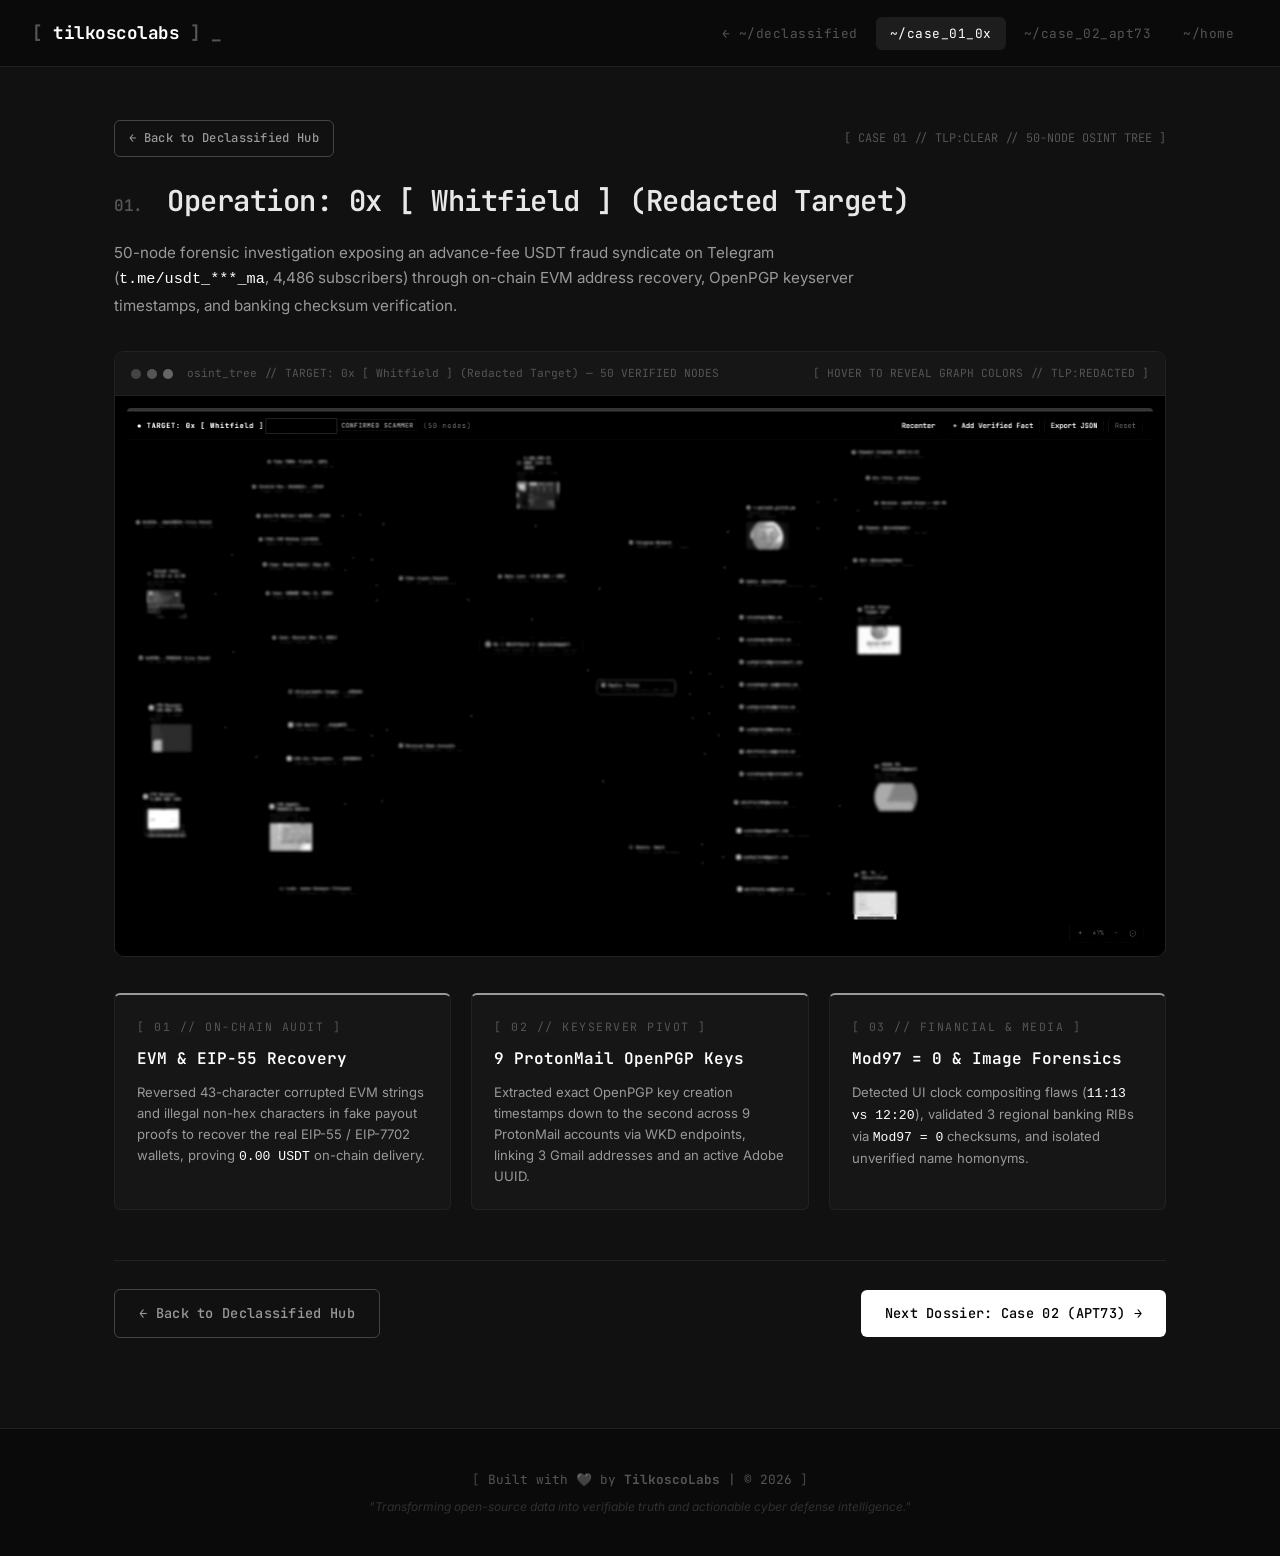
==== case-0x-whitfield.html @ 1e9cce22 "Polish coinshaper_safe.jpg top-left redaction box and sharpen tree lines (v14)" ====
<!DOCTYPE html>
<html lang="en">
<head>
    <meta charset="UTF-8">
    <meta name="viewport" content="width=device-width, initial-scale=1.0">
    <meta name="description" content="Case 01: Operation 0x [ Whitfield ] (Redacted Target) — 50-Node On-Chain Crypto Fraud Forensics & Syndicate Attribution Dossier by TilkoscoLabs.">
    <title>Case 01: 0x [ Whitfield ] (Redacted Target) | TilkoscoLabs Declassified</title>
    <link rel="preconnect" href="https://fonts.googleapis.com">
    <link rel="preconnect" href="https://fonts.gstatic.com" crossorigin>
    <link href="https://fonts.googleapis.com/css2?family=JetBrains+Mono:wght@300;400;500;700&family=Inter:wght@300;400;500;600;700&display=swap" rel="stylesheet">
    <link rel="stylesheet" href="style.css">
    <style>
        .fade-in { opacity: 1 !important; transform: none !important; }
        .graph-hover-img {
            filter: grayscale(100%) contrast(1.12);
            transition: filter 0.4s ease, transform 0.4s ease;
        }
        .graph-hover-img:hover,
        .terminal-window:hover .graph-hover-img {
            filter: grayscale(0%) contrast(1);
        }
        .case-summary {
            max-width: 780px;
            color: var(--text-secondary);
            font-size: 0.95rem;
            line-height: 1.7;
            margin-bottom: 32px;
        }
        .pillars-grid {
            display: grid;
            grid-template-columns: repeat(3, 1fr);
            gap: 20px;
            margin-top: 32px;
        }
        @media (max-width: 860px) {
            .pillars-grid { grid-template-columns: 1fr; }
        }
    </style>
</head>
<body>

    <nav class="navbar" id="navbar">
        <a href="index.html" class="nav-brand" style="text-decoration: none;">
            <span class="brand-bracket">[</span>
            <span class="brand-text">tilkoscolabs</span>
            <span class="brand-bracket">]</span>
            <span class="cursor-blink">_</span>
        </a>
        <ul class="nav-links">
            <li><a href="declassified.html?v=14" class="nav-link">← ~/declassified</a></li>
            <li><a href="case-0x-whitfield.html?v=14" class="nav-link active">~/case_01_0x</a></li>
            <li><a href="case-bashe-apt73.html?v=14" class="nav-link">~/case_02_apt73</a></li>
            <li><a href="index.html" class="nav-link">~/home</a></li>
        </ul>
        <button class="nav-toggle" id="nav-toggle" aria-label="Toggle menu">
            <span></span><span></span><span></span>
        </button>
    </nav>

    <section class="section section-dark" style="padding-top: 120px; padding-bottom: 90px;">
        <div class="container">
            <div style="display: flex; justify-content: space-between; align-items: center; flex-wrap: wrap; gap: 12px; margin-bottom: 20px;">
                <a href="declassified.html?v=14" class="btn btn-outline" style="padding: 7px 14px; font-size: 0.76rem;">← Back to Declassified Hub</a>
                <span style="font-family: var(--font-mono); font-size: 0.74rem; color: var(--text-dim);">[ CASE 01 // TLP:CLEAR // 50-NODE OSINT TREE ]</span>
            </div>

            <h1 class="section-title" style="font-size: 1.8rem; margin-bottom: 14px;">
                <span class="section-number">01.</span> Operation: 0x [ Whitfield ] (Redacted Target)
            </h1>
            <p class="case-summary">
                50-node forensic investigation exposing an advance-fee USDT fraud syndicate on Telegram (<code style="color:#fff;">t.me/usdt_***_ma</code>, 4,486 subscribers) through on-chain EVM address recovery, OpenPGP keyserver timestamps, and banking checksum verification.
            </p>

            <!-- Full-Width Monochrome OSINT Tree Screenshot Showcase -->
            <div class="terminal-window" style="margin-bottom: 36px; border: 1px solid var(--border);">
                <div class="terminal-header" style="justify-content: space-between;">
                    <div style="display: flex; align-items: center; gap: 6px;">
                        <div class="terminal-dot red"></div>
                        <div class="terminal-dot yellow"></div>
                        <div class="terminal-dot green"></div>
                        <span class="terminal-title">osint_tree // TARGET: 0x [ Whitfield ] (Redacted Target) — 50 VERIFIED NODES</span>
                    </div>
                    <span style="font-family: var(--font-mono); font-size: 0.7rem; color: var(--text-dim);">[ HOVER TO REVEAL GRAPH COLORS // TLP:REDACTED ]</span>
                </div>
                <div style="background: #000; padding: 12px;">
                    <div class="graph-container">
                        <img class="graph-hover-img" src="assets/images/coinshaper_safe.jpg" alt="TARGET: 0x [ Whitfield ] 50-Node OSINT Tree" style="width: 100%; height: auto; display: block; border-radius: 4px;">
                    </div>
                </div>
            </div>

            <!-- 3 Clean, Short, Scannable Forensic Cards (Zero Clutter) -->
            <div class="pillars-grid">
                <div class="info-card" style="background: var(--bg-card); border: 1px solid var(--border); border-top: 2px solid var(--text-secondary); border-radius: 6px; padding: 22px;">
                    <div style="font-family: var(--font-mono); font-size: 0.72rem; color: var(--text-dim); margin-bottom: 8px; letter-spacing: 1.5px;">[ 01 // ON-CHAIN AUDIT ]</div>
                    <h3 style="font-family: var(--font-mono); font-size: 1rem; margin-bottom: 10px; color: #fff;">EVM &amp; EIP-55 Recovery</h3>
                    <p style="font-size: 0.82rem; color: var(--text-secondary); line-height: 1.6;">Reversed 43-character corrupted EVM strings and illegal non-hex characters in fake payout proofs to recover the real EIP-55 / EIP-7702 wallets, proving <code style="color:#fff;">0.00 USDT</code> on-chain delivery.</p>
                </div>

                <div class="info-card" style="background: var(--bg-card); border: 1px solid var(--border); border-top: 2px solid var(--text-secondary); border-radius: 6px; padding: 22px;">
                    <div style="font-family: var(--font-mono); font-size: 0.72rem; color: var(--text-dim); margin-bottom: 8px; letter-spacing: 1.5px;">[ 02 // KEYSERVER PIVOT ]</div>
                    <h3 style="font-family: var(--font-mono); font-size: 1rem; margin-bottom: 10px; color: #fff;">9 ProtonMail OpenPGP Keys</h3>
                    <p style="font-size: 0.82rem; color: var(--text-secondary); line-height: 1.6;">Extracted exact OpenPGP key creation timestamps down to the second across 9 ProtonMail accounts via WKD endpoints, linking 3 Gmail addresses and an active Adobe UUID.</p>
                </div>

                <div class="info-card" style="background: var(--bg-card); border: 1px solid var(--border); border-top: 2px solid var(--text-secondary); border-radius: 6px; padding: 22px;">
                    <div style="font-family: var(--font-mono); font-size: 0.72rem; color: var(--text-dim); margin-bottom: 8px; letter-spacing: 1.5px;">[ 03 // FINANCIAL &amp; MEDIA ]</div>
                    <h3 style="font-family: var(--font-mono); font-size: 1rem; margin-bottom: 10px; color: #fff;">Mod97 = 0 &amp; Image Forensics</h3>
                    <p style="font-size: 0.82rem; color: var(--text-secondary); line-height: 1.6;">Detected UI clock compositing flaws (<code style="color:#fff;">11:13 vs 12:20</code>), validated 3 regional banking RIBs via <code style="color:#fff;">Mod97 = 0</code> checksums, and isolated unverified name homonyms.</p>
                </div>
            </div>

            <!-- Bottom Navigation Bar -->
            <div style="display: flex; justify-content: space-between; align-items: center; flex-wrap: wrap; gap: 16px; margin-top: 50px; padding-top: 28px; border-top: 1px solid var(--border);">
                <a href="declassified.html?v=14" class="btn btn-outline">← Back to Declassified Hub</a>
                <a href="case-bashe-apt73.html?v=14" class="btn btn-primary">Next Dossier: Case 02 (APT73) →</a>
            </div>
        </div>
    </section>

    <footer class="footer">
        <div class="container">
            <p class="footer-text">
                <span class="footer-bracket">[</span>
                Built with 🖤 by <strong>TilkoscoLabs</strong> | © 2026
                <span class="footer-bracket">]</span>
            </p>
            <p class="footer-quote">"Transforming open-source data into verifiable truth and actionable cyber defense intelligence."</p>
        </div>
    </footer>

    <script src="script.js"></script>
</body>
</html>
---- style.css ----
/* ═══════════════════════════════════════════════
   TilkoscoLabs Portfolio
   Clean Monochrome Dark Theme
   ═══════════════════════════════════════════════ */

/* ── CSS Variables ── */
:root {
    --bg-primary: #0a0a0a;
    --bg-secondary: #111111;
    --bg-card: #161616;
    --bg-card-hover: #1c1c1c;
    --bg-terminal: #0e0e0e;
    --text-primary: #e8e8e8;
    --text-secondary: #999999;
    --text-dim: #555555;
    --accent: #ffffff;
    --accent-dim: rgba(255, 255, 255, 0.06);
    --border: #222222;
    --border-hover: #444444;
    --font-mono: 'JetBrains Mono', 'Fira Code', monospace;
    --font-sans: 'Inter', -apple-system, sans-serif;
}

/* ── Reset & Base ── */
*, *::before, *::after {
    margin: 0;
    padding: 0;
    box-sizing: border-box;
}

html {
    scroll-behavior: smooth;
    scroll-padding-top: 80px;
}

body {
    font-family: var(--font-sans);
    background: var(--bg-primary);
    color: var(--text-primary);
    line-height: 1.7;
    overflow-x: hidden;
}

::selection {
    background: rgba(255, 255, 255, 0.15);
    color: #fff;
}

/* ── Hide effects ── */
#matrix-rain, .scanline { display: none !important; }

/* ── Container ── */
.container {
    max-width: 1100px;
    margin: 0 auto;
    padding: 0 24px;
}

/* ── Navigation ── */
.navbar {
    position: fixed;
    top: 0;
    left: 0;
    right: 0;
    z-index: 1000;
    padding: 18px 32px;
    display: flex;
    justify-content: space-between;
    align-items: center;
    background: rgba(10, 10, 10, 0.9);
    backdrop-filter: blur(20px);
    border-bottom: 1px solid var(--border);
    transition: all 0.3s ease;
}

.navbar.scrolled {
    padding: 12px 32px;
}

.nav-brand {
    font-family: var(--font-mono);
    font-size: 1.1rem;
    font-weight: 700;
    color: var(--text-primary);
    letter-spacing: -0.5px;
}

.brand-bracket { color: var(--text-dim); }
.brand-text { color: #fff; }

.cursor-blink {
    animation: blink 1s infinite;
    color: var(--text-dim);
}

@keyframes blink {
    0%, 50% { opacity: 1; }
    51%, 100% { opacity: 0; }
}

.nav-links {
    display: flex;
    list-style: none;
    gap: 4px;
}

.nav-link {
    font-family: var(--font-mono);
    font-size: 0.8rem;
    color: var(--text-dim);
    text-decoration: none;
    padding: 8px 14px;
    border-radius: 6px;
    transition: all 0.2s ease;
    letter-spacing: 0.5px;
}

.nav-link:hover {
    color: var(--text-primary);
    background: var(--accent-dim);
}

.nav-link.active {
    color: #fff;
    background: rgba(255, 255, 255, 0.08);
}

.nav-toggle {
    display: none;
    flex-direction: column;
    gap: 5px;
    background: none;
    border: none;
    cursor: pointer;
    padding: 4px;
}

.nav-toggle span {
    width: 22px;
    height: 1.5px;
    background: var(--text-secondary);
    transition: all 0.3s ease;
}

/* ── Hero Section ── */
.hero {
    min-height: 100vh;
    display: flex;
    flex-direction: column;
    justify-content: center;
    align-items: center;
    padding: 120px 24px 60px;
    position: relative;
}

.hero-content {
    text-align: center;
    max-width: 720px;
}

/* Terminal Window */
.terminal-window {
    background: var(--bg-terminal);
    border: 1px solid var(--border);
    border-radius: 10px;
    overflow: hidden;
    text-align: left;
    margin-bottom: 40px;
}

.terminal-header {
    display: flex;
    align-items: center;
    gap: 6px;
    padding: 12px 16px;
    background: var(--bg-card);
    border-bottom: 1px solid var(--border);
}

.terminal-dot {
    width: 10px;
    height: 10px;
    border-radius: 50%;
}

.terminal-dot.red { background: #444; }
.terminal-dot.yellow { background: #555; }
.terminal-dot.green { background: #666; }

.terminal-title {
    font-family: var(--font-mono);
    font-size: 0.7rem;
    color: var(--text-dim);
    margin-left: 8px;
}

.terminal-body {
    padding: 24px;
    font-family: var(--font-mono);
}

.terminal-line {
    margin-bottom: 6px;
    font-size: 0.85rem;
}

.prompt { color: var(--text-dim); font-weight: 500; }
.command { color: var(--text-secondary); }

/* Glitch text — simplified to just white */
.glitch-text {
    font-family: var(--font-mono);
    font-size: 2.8rem;
    font-weight: 700;
    color: #ffffff;
    margin: 8px 0 16px;
    position: relative;
    display: inline-block;
    letter-spacing: -1px;
}

/* Remove glitch animations */
.glitch-text::before,
.glitch-text::after {
    display: none;
}

.typing-text {
    font-size: 1.1rem;
    color: var(--text-secondary);
    margin-bottom: 10px;
    min-height: 28px;
}

.hero-desc {
    color: var(--text-dim);
    font-family: var(--font-sans);
    font-size: 0.9rem;
    margin-bottom: 8px;
}

/* Hero CTAs */
.hero-cta {
    display: flex;
    gap: 14px;
    justify-content: center;
    margin-bottom: 48px;
}

.btn {
    font-family: var(--font-mono);
    font-size: 0.85rem;
    padding: 12px 24px;
    border-radius: 6px;
    text-decoration: none;
    display: inline-flex;
    align-items: center;
    gap: 8px;
    transition: all 0.2s ease;
    font-weight: 500;
    cursor: pointer;
    border: none;
    letter-spacing: 0.3px;
}

.btn-primary {
    background: #fff;
    color: #000;
}

.btn-primary:hover {
    background: #e0e0e0;
    transform: translateY(-1px);
}

.btn-outline {
    background: transparent;
    color: var(--text-secondary);
    border: 1px solid var(--border-hover);
}

.btn-outline:hover {
    background: var(--accent-dim);
    color: #fff;
    border-color: #666;
    transform: translateY(-1px);
}

/* Hero Stats */
.hero-stats {
    display: flex;
    justify-content: center;
    gap: 48px;
}

.stat-item {
    text-align: center;
}

.stat-number {
    font-family: var(--font-mono);
    font-size: 1.8rem;
    font-weight: 700;
    color: #fff;
    display: block;
}

.stat-label {
    font-size: 0.7rem;
    color: var(--text-dim);
    text-transform: uppercase;
    letter-spacing: 1.5px;
}

/* Scroll Indicator */
.scroll-indicator {
    position: absolute;
    bottom: 30px;
    left: 50%;
    transform: translateX(-50%);
    text-align: center;
    animation: float 2.5s infinite ease-in-out;
}

.scroll-indicator span {
    font-family: var(--font-mono);
    font-size: 0.65rem;
    color: var(--text-dim);
    text-transform: uppercase;
    letter-spacing: 3px;
}

.scroll-arrow {
    width: 16px;
    height: 16px;
    border-right: 1px solid var(--text-dim);
    border-bottom: 1px solid var(--text-dim);
    transform: rotate(45deg);
    margin: 8px auto;
    opacity: 0.4;
}

@keyframes float {
    0%, 100% { transform: translateX(-50%) translateY(0); }
    50% { transform: translateX(-50%) translateY(8px); }
}

/* ── Section Styles ── */
.section {
    padding: 100px 0;
    position: relative;
}

.section-dark {
    background: var(--bg-secondary);
}

.section-title {
    font-family: var(--font-mono);
    font-size: 1.6rem;
    font-weight: 600;
    margin-bottom: 48px;
    color: var(--text-primary);
    letter-spacing: -0.5px;
}

.section-number {
    color: var(--text-dim);
    font-size: 1rem;
    margin-right: 8px;
}

/* ── About Section ── */
.about-grid {
    display: grid;
    grid-template-columns: 1fr 1fr;
    gap: 40px;
    align-items: start;
}

.code-block {
    background: var(--bg-terminal);
    border: 1px solid var(--border);
    border-radius: 10px;
    padding: 24px;
    overflow-x: auto;
}

.code-block pre {
    margin: 0;
    font-family: var(--font-mono);
    font-size: 0.82rem;
    line-height: 1.9;
}

.keyword { color: #888; }
.class-name { color: #ccc; }
.func { color: #aaa; }
.attr { color: #999; }
.string { color: #ddd; }

.about-cards {
    display: flex;
    flex-direction: column;
    gap: 12px;
}

.info-card {
    background: var(--bg-card);
    border: 1px solid var(--border);
    border-radius: 10px;
    padding: 20px;
    transition: all 0.2s ease;
}

.info-card:hover {
    border-color: var(--border-hover);
    background: var(--bg-card-hover);
    transform: translateX(4px);
}

.card-icon {
    font-size: 1.3rem;
    margin-bottom: 8px;
    filter: grayscale(1) brightness(1.2);
}

.info-card h3 {
    font-family: var(--font-mono);
    font-size: 0.95rem;
    color: #fff;
    margin-bottom: 6px;
    font-weight: 600;
}

.info-card p {
    font-size: 0.82rem;
    color: var(--text-dim);
    line-height: 1.6;
}

/* ── Skills Section ── */
.skills-grid {
    display: grid;
    grid-template-columns: 1fr 1fr;
    gap: 24px;
}

.skill-category {
    background: var(--bg-card);
    border: 1px solid var(--border);
    border-radius: 10px;
    padding: 24px;
    transition: all 0.2s ease;
}

.skill-category:hover {
    border-color: var(--border-hover);
}

.skill-category-title {
    font-family: var(--font-mono);
    font-size: 0.9rem;
    color: var(--text-secondary);
    margin-bottom: 20px;
    display: flex;
    align-items: center;
    gap: 8px;
    font-weight: 600;
}

.category-icon {
    filter: grayscale(1);
}

.skill-items {
    display: flex;
    flex-direction: column;
    gap: 14px;
}

.skill-item {
    display: flex;
    align-items: center;
    gap: 12px;
}

.skill-name {
    font-family: var(--font-mono);
    font-size: 0.8rem;
    color: var(--text-dim);
    min-width: 110px;
}

.skill-bar {
    flex: 1;
    height: 3px;
    background: var(--border);
    border-radius: 2px;
    overflow: hidden;
}

.skill-fill {
    height: 100%;
    background: linear-gradient(90deg, #555 0%, #ccc 100%);
    border-radius: 2px;
    width: 0;
    transition: width 1.5s ease;
}

.skill-tags {
    display: flex;
    flex-wrap: wrap;
    gap: 8px;
}

.tag {
    font-family: var(--font-mono);
    font-size: 0.75rem;
    padding: 5px 12px;
    background: rgba(255, 255, 255, 0.04);
    color: var(--text-secondary);
    border: 1px solid var(--border);
    border-radius: 4px;
    transition: all 0.2s ease;
    letter-spacing: 0.3px;
}

.tag:hover {
    background: rgba(255, 255, 255, 0.08);
    border-color: var(--border-hover);
    color: #fff;
}

.tag.accent {
    background: rgba(255, 255, 255, 0.03);
    color: var(--text-dim);
    border-color: var(--border);
}

.tag.accent:hover {
    background: rgba(255, 255, 255, 0.07);
    color: var(--text-secondary);
    border-color: var(--border-hover);
}

/* ── Projects Section ── */
.projects-grid {
    display: grid;
    grid-template-columns: 1fr 1fr 1fr;
    gap: 20px;
}

.project-card {
    background: var(--bg-card);
    border: 1px solid var(--border);
    border-radius: 10px;
    padding: 24px;
    transition: all 0.25s ease;
    position: relative;
    overflow: hidden;
}

.project-card::before {
    content: '';
    position: absolute;
    top: 0;
    left: 0;
    right: 0;
    height: 1px;
    background: linear-gradient(90deg, transparent, #555, transparent);
    opacity: 0;
    transition: opacity 0.3s ease;
}

.project-card:hover {
    border-color: var(--border-hover);
    transform: translateY(-4px);
}

.project-card:hover::before { opacity: 1; }

.project-card.featured {
    border-color: #333;
}

.project-header {
    display: flex;
    justify-content: space-between;
    align-items: flex-start;
    margin-bottom: 14px;
}

.project-icon {
    font-size: 1.6rem;
    filter: grayscale(1) brightness(1.3);
}

.project-link {
    color: var(--text-dim);
    transition: color 0.2s ease;
}

.project-link:hover {
    color: #fff;
}

.project-title {
    font-family: var(--font-mono);
    font-size: 1.15rem;
    font-weight: 600;
    color: #fff;
    margin-bottom: 4px;
}

.project-subtitle {
    font-size: 0.8rem;
    color: var(--text-dim);
    margin-bottom: 12px;
    font-style: italic;
}

.project-desc {
    font-size: 0.85rem;
    color: var(--text-dim);
    margin-bottom: 14px;
    line-height: 1.6;
}

.project-features {
    display: flex;
    flex-direction: column;
    gap: 4px;
    margin-bottom: 14px;
    font-size: 0.75rem;
    color: var(--text-dim);
    font-family: var(--font-mono);
}

.project-tags {
    display: flex;
    flex-wrap: wrap;
    gap: 6px;
}

.tag-sm {
    font-family: var(--font-mono);
    font-size: 0.65rem;
    padding: 2px 8px;
    background: rgba(255, 255, 255, 0.04);
    color: var(--text-dim);
    border-radius: 3px;
    letter-spacing: 0.5px;
    text-transform: uppercase;
}

/* ── Certifications ── */
.certs-grid {
    display: grid;
    grid-template-columns: repeat(4, 1fr);
    gap: 16px;
}

.cert-card {
    background: var(--bg-card);
    border: 1px solid var(--border);
    border-radius: 10px;
    padding: 24px;
    text-align: center;
    transition: all 0.2s ease;
}

.cert-card:hover {
    border-color: var(--border-hover);
    transform: translateY(-2px);
}

.cert-icon {
    font-size: 2rem;
    margin-bottom: 12px;
    filter: grayscale(1) brightness(1.2);
}

.cert-card h3 {
    font-family: var(--font-mono);
    font-size: 0.9rem;
    color: var(--text-primary);
    margin-bottom: 6px;
    font-weight: 600;
}

.cert-card p {
    font-size: 0.75rem;
    color: var(--text-dim);
    margin-bottom: 12px;
    line-height: 1.5;
}

.cert-status {
    font-family: var(--font-mono);
    font-size: 0.65rem;
    padding: 3px 10px;
    border-radius: 3px;
    text-transform: uppercase;
    letter-spacing: 1px;
}

.cert-status.in-progress {
    background: rgba(255, 255, 255, 0.05);
    color: var(--text-secondary);
    border: 1px solid var(--border);
}

.cert-status.planned {
    background: rgba(255, 255, 255, 0.03);
    color: var(--text-dim);
    border: 1px solid var(--border);
}

.cert-status.completed {
    background: rgba(255, 255, 255, 0.08);
    color: #fff;
    border: 1px solid #444;
}

/* ── Contact Section ── */
.contact-content {
    max-width: 560px;
    margin: 0 auto;
}

.contact-terminal {
    border-color: var(--border);
}

.contact-text {
    color: var(--text-dim);
    font-family: var(--font-sans);
    margin: 16px 0 24px;
    line-height: 1.6;
    font-size: 0.9rem;
}

.contact-links {
    display: flex;
    flex-direction: column;
    gap: 10px;
    margin-bottom: 24px;
}

.contact-link {
    display: flex;
    align-items: center;
    gap: 12px;
    color: var(--text-secondary);
    text-decoration: none;
    font-family: var(--font-mono);
    font-size: 0.85rem;
    padding: 10px 16px;
    background: rgba(255, 255, 255, 0.02);
    border: 1px solid var(--border);
    border-radius: 6px;
    transition: all 0.2s ease;
}

.contact-link:hover {
    background: rgba(255, 255, 255, 0.05);
    border-color: var(--border-hover);
    color: #fff;
    transform: translateX(4px);
}

.link-icon {
    font-size: 1rem;
    color: var(--text-dim);
}

/* ── Footer ── */
.footer {
    text-align: center;
    padding: 40px 24px;
    border-top: 1px solid var(--border);
}

.footer-text {
    font-family: var(--font-mono);
    font-size: 0.8rem;
    color: var(--text-dim);
}

.footer-bracket { color: #444; }

.footer-quote {
    font-style: italic;
    font-size: 0.75rem;
    color: var(--text-dim);
    margin-top: 6px;
    opacity: 0.5;
}

/* ── Animations ── */
.fade-in {
    opacity: 0;
    transform: translateY(20px);
    transition: all 0.6s ease;
}

.fade-in.visible {
    opacity: 1;
    transform: translateY(0);
}

/* ── Responsive ── */
@media (max-width: 960px) {
    .about-grid, .skills-grid { grid-template-columns: 1fr; }
    .projects-grid { grid-template-columns: 1fr 1fr; }
    .certs-grid { grid-template-columns: 1fr 1fr; }
    .glitch-text { font-size: 2rem; }
    .hero-stats { gap: 24px; }
}

@media (max-width: 640px) {
    .nav-links { display: none; }
    .nav-toggle { display: flex; }
    .nav-links.open {
        display: flex;
        flex-direction: column;
        position: absolute;
        top: 100%;
        left: 0;
        right: 0;
        background: rgba(10, 10, 10, 0.97);
        backdrop-filter: blur(20px);
        padding: 16px;
        border-bottom: 1px solid var(--border);
    }
    .projects-grid { grid-template-columns: 1fr; }
    .certs-grid { grid-template-columns: 1fr; }
    .hero-stats { flex-direction: column; gap: 16px; }
    .hero-cta { flex-direction: column; align-items: center; }
    .glitch-text { font-size: 1.6rem; }
    .section { padding: 60px 0; }
}

/* ── Creative Layouts ── */
.split-layout {
    display: flex;
    align-items: stretch;
    gap: 40px;
    margin-top: 24px;
    margin-bottom: 40px;
}
.split-layout.reverse {
    flex-direction: row-reverse;
}
.split-text {
    flex: 1;
    display: flex;
    flex-direction: column;
    justify-content: center;
}
.split-image {
    flex: 1;
    border-radius: 12px;
    border: 1px solid var(--border);
    overflow: hidden;
    filter: grayscale(100%) contrast(1.1);
    transition: all 0.5s ease;
    box-shadow: 0 10px 40px rgba(0,0,0,0.6);
}
.split-image img {
    width: 100%;
    height: 100%;
    object-fit: cover;
    display: block;
}
.split-layout:hover .split-image {
    filter: grayscale(0%) contrast(1);
    border-color: var(--text-secondary);
    transform: translateY(-4px);
}

@media (max-width: 960px) {
    .split-layout, .split-layout.reverse {
        flex-direction: column;
    }
}

/* ── OSINT Tools Bento Gallery ── */
.bento-section {
    margin-top: 60px;
    padding-top: 40px;
    border-top: 1px dashed var(--border);
}

.bento-heading {
    font-family: var(--font-mono);
    font-size: 1.1rem;
    color: var(--text-primary);
    margin-bottom: 30px;
    text-align: center;
    font-weight: 600;
}

.bento-grid {
    display: grid;
    grid-template-columns: repeat(2, 1fr);
    gap: 16px;
}

@media (min-width: 768px) {
    .bento-grid {
        grid-template-columns: repeat(4, 1fr);
        gap: 20px;
    }
}

.bento-card {
    border-radius: 10px;
    border: 1px solid var(--border);
    overflow: hidden;
    position: relative;
    aspect-ratio: 4 / 3;
    transition: all 0.3s ease;
}

.bento-card img {
    width: 100%;
    height: 100%;
    object-fit: cover;
    filter: grayscale(100%);
    transition: all 0.4s ease;
}

.bento-card:hover {
    border-color: var(--text-secondary);
    transform: translateY(-4px);
    box-shadow: 0 10px 20px rgba(0,0,0,0.5);
    z-index: 10;
}

.bento-card:hover img {
    filter: grayscale(0%);
    transform: scale(1.05);
}

/* ── Monochrome Emojis ── */
.card-icon, .category-icon, .project-icon, .cert-icon {
    filter: grayscale(100%) brightness(0.8) contrast(1.2);
    opacity: 0.9;
}
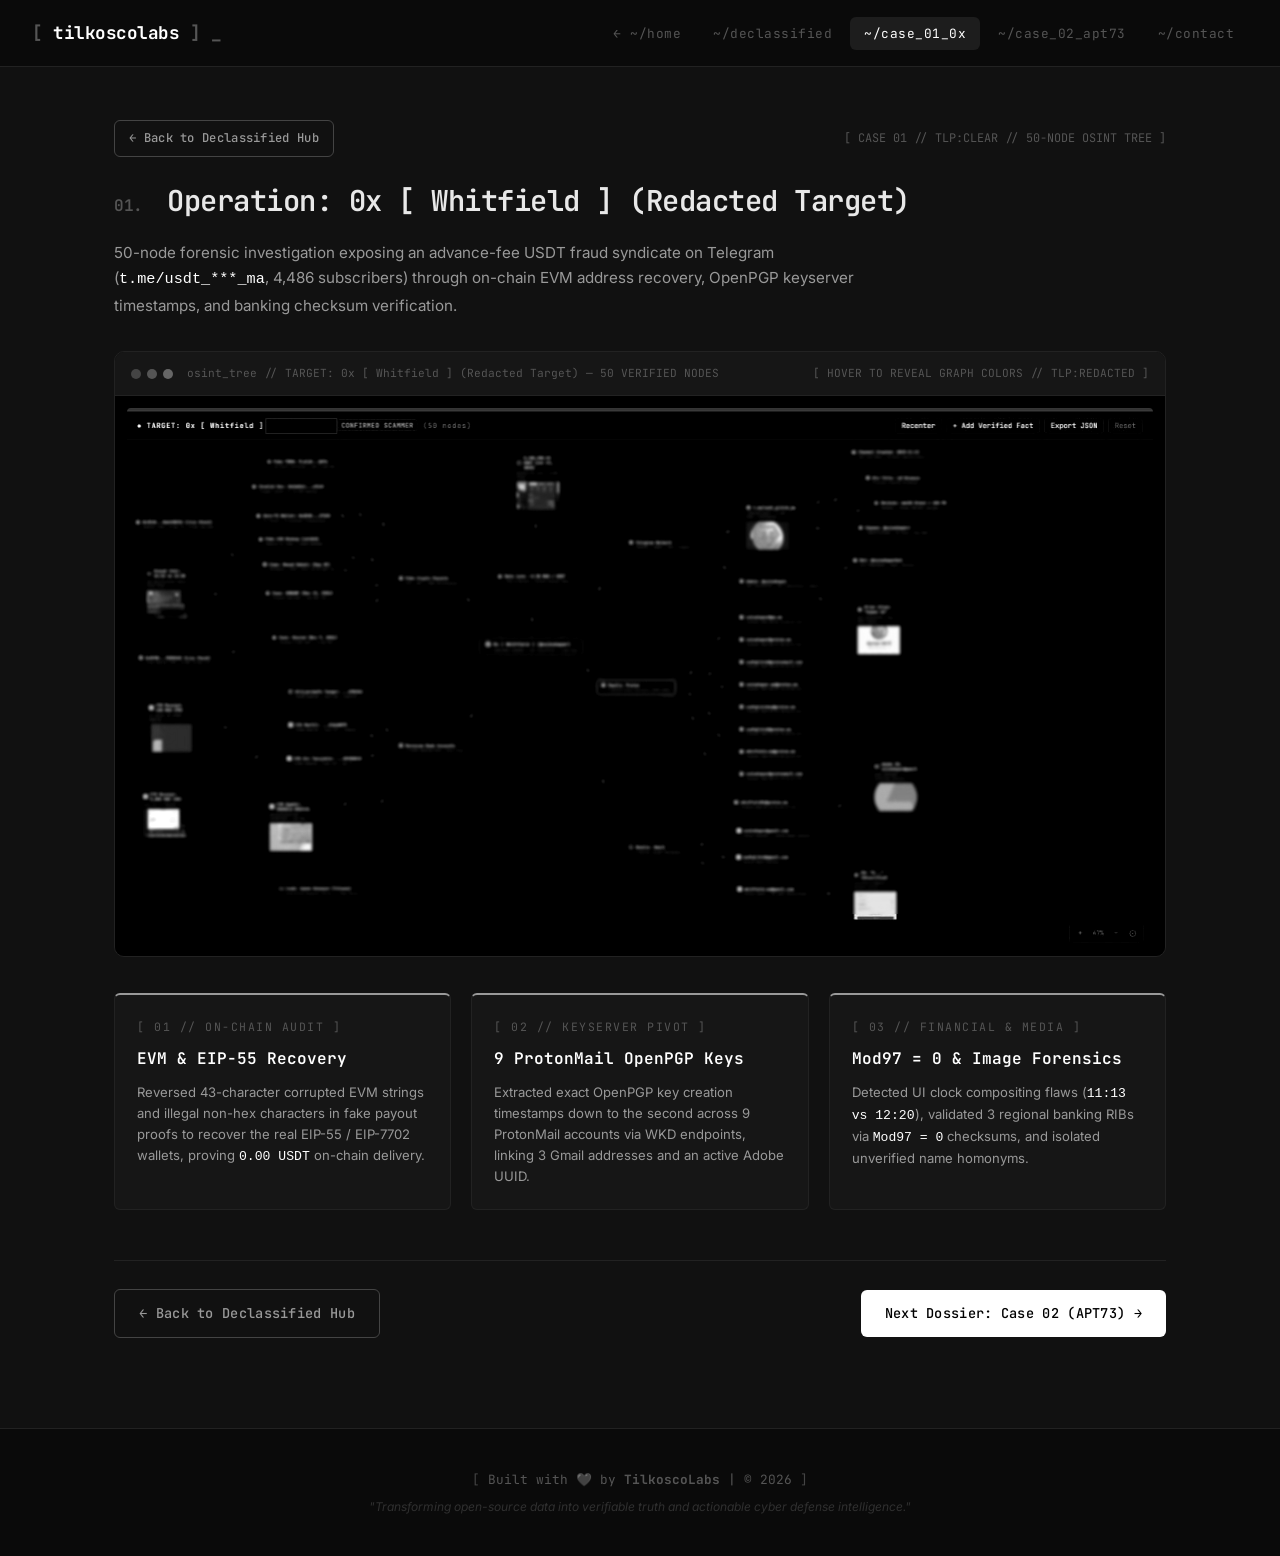
==== commit 34593d11: "Unify navbar across declassified, case-0x-whitfield, and case-bashe-apt73 so ~/home stays first (v19" ====
--- a/case-0x-whitfield.html
+++ b/case-0x-whitfield.html
@@ -3,6 +3,9 @@
 <head>
     <meta charset="UTF-8">
     <meta name="viewport" content="width=device-width, initial-scale=1.0">
+    <meta name="robots" content="noindex, nofollow, noarchive, nosnippet">
+    <meta name="googlebot" content="noindex, nofollow">
+    <meta name="yandex" content="none">
     <meta name="description" content="Case 01: Operation 0x [ Whitfield ] (Redacted Target) — 50-Node On-Chain Crypto Fraud Forensics & Syndicate Attribution Dossier by TilkoscoLabs.">
     <title>Case 01: 0x [ Whitfield ] (Redacted Target) | TilkoscoLabs Declassified</title>
     <link rel="preconnect" href="https://fonts.googleapis.com">
@@ -47,10 +50,11 @@
             <span class="cursor-blink">_</span>
         </a>
         <ul class="nav-links">
-            <li><a href="declassified.html?v=14" class="nav-link">← ~/declassified</a></li>
-            <li><a href="case-0x-whitfield.html?v=14" class="nav-link active">~/case_01_0x</a></li>
-            <li><a href="case-bashe-apt73.html?v=14" class="nav-link">~/case_02_apt73</a></li>
-            <li><a href="index.html" class="nav-link">~/home</a></li>
+            <li><a href="index.html" class="nav-link">← ~/home</a></li>
+            <li><a href="declassified.html?v=19" class="nav-link">~/declassified</a></li>
+            <li><a href="case-0x-whitfield.html?v=19" class="nav-link active">~/case_01_0x</a></li>
+            <li><a href="case-bashe-apt73.html?v=19" class="nav-link">~/case_02_apt73</a></li>
+            <li><a href="index.html#contact" class="nav-link">~/contact</a></li>
         </ul>
         <button class="nav-toggle" id="nav-toggle" aria-label="Toggle menu">
             <span></span><span></span><span></span>
@@ -60,7 +64,7 @@
     <section class="section section-dark" style="padding-top: 120px; padding-bottom: 90px;">
         <div class="container">
             <div style="display: flex; justify-content: space-between; align-items: center; flex-wrap: wrap; gap: 12px; margin-bottom: 20px;">
-                <a href="declassified.html?v=14" class="btn btn-outline" style="padding: 7px 14px; font-size: 0.76rem;">← Back to Declassified Hub</a>
+                <a href="declassified.html?v=19" class="btn btn-outline" style="padding: 7px 14px; font-size: 0.76rem;">← Back to Declassified Hub</a>
                 <span style="font-family: var(--font-mono); font-size: 0.74rem; color: var(--text-dim);">[ CASE 01 // TLP:CLEAR // 50-NODE OSINT TREE ]</span>
             </div>
 
@@ -112,8 +116,8 @@
 
             <!-- Bottom Navigation Bar -->
             <div style="display: flex; justify-content: space-between; align-items: center; flex-wrap: wrap; gap: 16px; margin-top: 50px; padding-top: 28px; border-top: 1px solid var(--border);">
-                <a href="declassified.html?v=14" class="btn btn-outline">← Back to Declassified Hub</a>
-                <a href="case-bashe-apt73.html?v=14" class="btn btn-primary">Next Dossier: Case 02 (APT73) →</a>
+                <a href="declassified.html?v=19" class="btn btn-outline">← Back to Declassified Hub</a>
+                <a href="case-bashe-apt73.html?v=19" class="btn btn-primary">Next Dossier: Case 02 (APT73) →</a>
             </div>
         </div>
     </section>
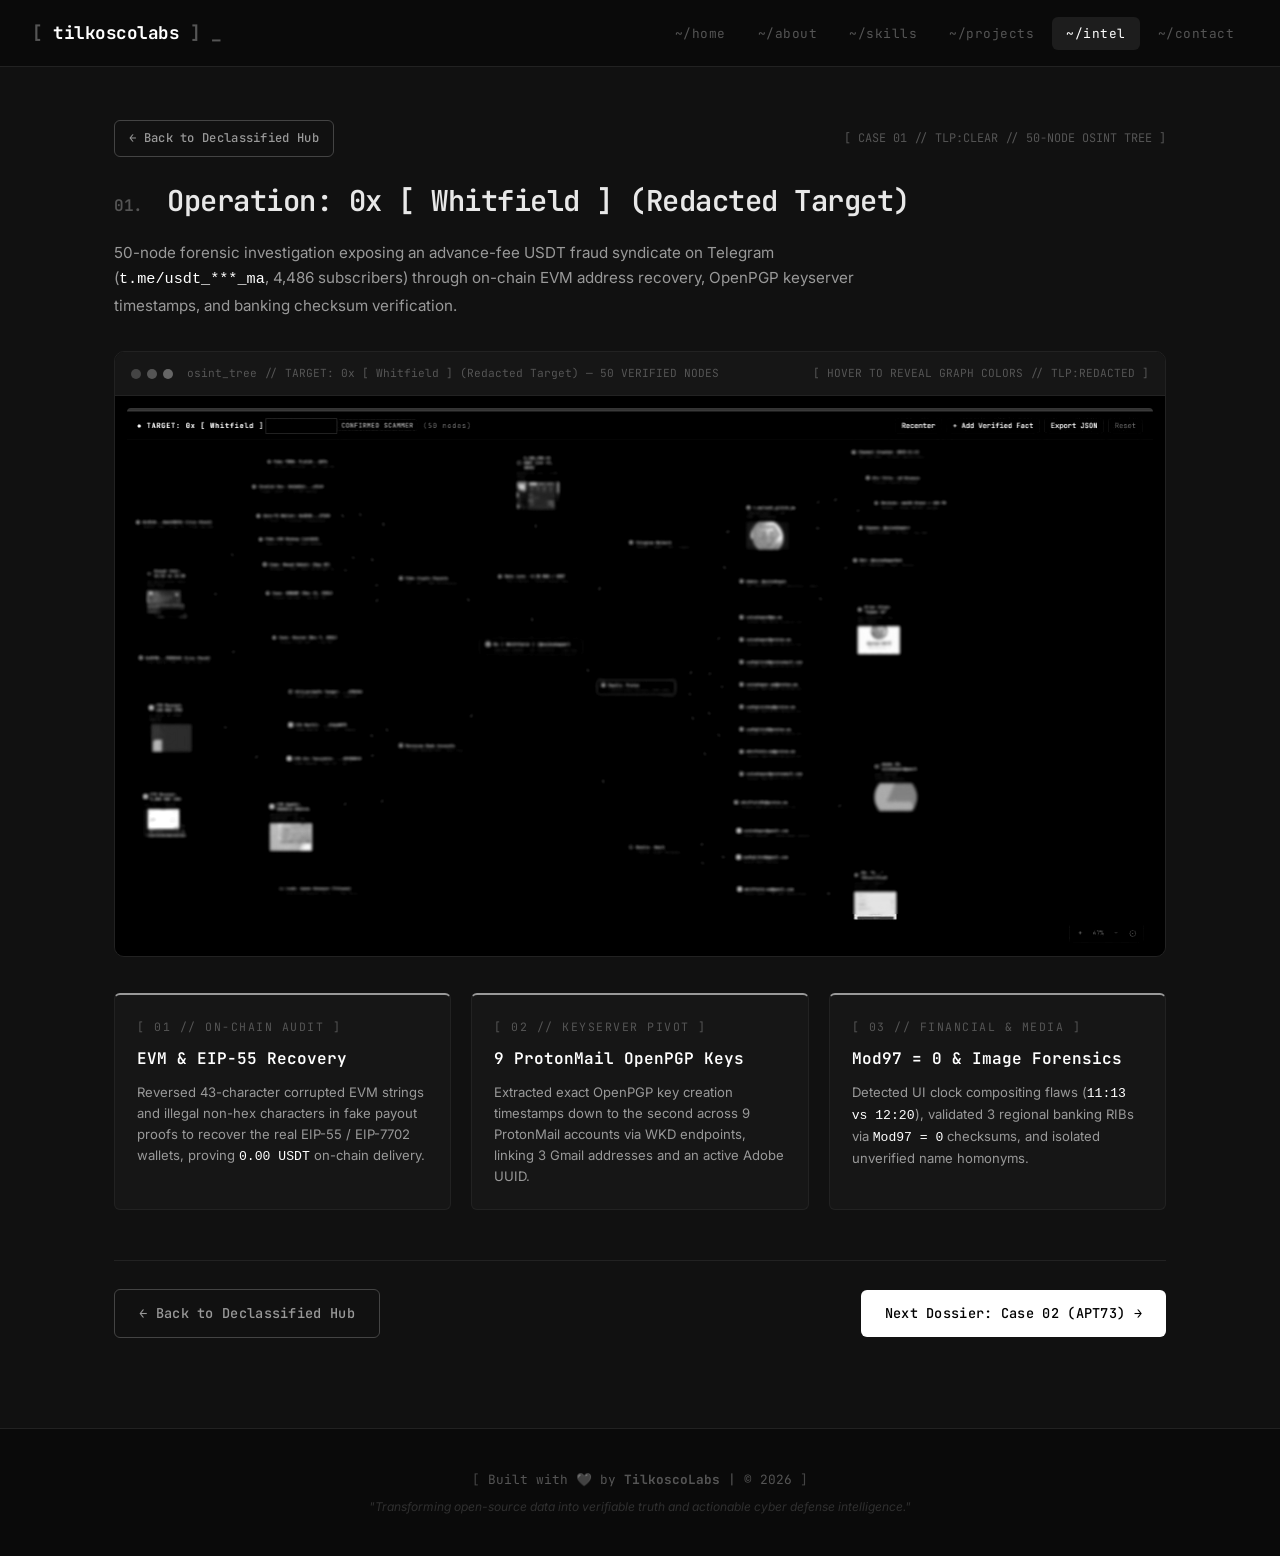
==== commit a518c1de: "Use clean global navbar (~/home ~/about ~/skills ~/projects ~/intel ~/contact) across all pages (v20" ====
--- a/case-0x-whitfield.html
+++ b/case-0x-whitfield.html
@@ -50,10 +50,11 @@
             <span class="cursor-blink">_</span>
         </a>
         <ul class="nav-links">
-            <li><a href="index.html" class="nav-link">← ~/home</a></li>
-            <li><a href="declassified.html?v=19" class="nav-link">~/declassified</a></li>
-            <li><a href="case-0x-whitfield.html?v=19" class="nav-link active">~/case_01_0x</a></li>
-            <li><a href="case-bashe-apt73.html?v=19" class="nav-link">~/case_02_apt73</a></li>
+            <li><a href="index.html#home" class="nav-link">~/home</a></li>
+            <li><a href="index.html#about" class="nav-link">~/about</a></li>
+            <li><a href="index.html#skills" class="nav-link">~/skills</a></li>
+            <li><a href="index.html#projects" class="nav-link">~/projects</a></li>
+            <li><a href="declassified.html?v=20" class="nav-link active">~/intel</a></li>
             <li><a href="index.html#contact" class="nav-link">~/contact</a></li>
         </ul>
         <button class="nav-toggle" id="nav-toggle" aria-label="Toggle menu">
@@ -64,7 +65,7 @@
     <section class="section section-dark" style="padding-top: 120px; padding-bottom: 90px;">
         <div class="container">
             <div style="display: flex; justify-content: space-between; align-items: center; flex-wrap: wrap; gap: 12px; margin-bottom: 20px;">
-                <a href="declassified.html?v=19" class="btn btn-outline" style="padding: 7px 14px; font-size: 0.76rem;">← Back to Declassified Hub</a>
+                <a href="declassified.html?v=20" class="btn btn-outline" style="padding: 7px 14px; font-size: 0.76rem;">← Back to Declassified Hub</a>
                 <span style="font-family: var(--font-mono); font-size: 0.74rem; color: var(--text-dim);">[ CASE 01 // TLP:CLEAR // 50-NODE OSINT TREE ]</span>
             </div>
 
@@ -116,8 +117,8 @@
 
             <!-- Bottom Navigation Bar -->
             <div style="display: flex; justify-content: space-between; align-items: center; flex-wrap: wrap; gap: 16px; margin-top: 50px; padding-top: 28px; border-top: 1px solid var(--border);">
-                <a href="declassified.html?v=19" class="btn btn-outline">← Back to Declassified Hub</a>
-                <a href="case-bashe-apt73.html?v=19" class="btn btn-primary">Next Dossier: Case 02 (APT73) →</a>
+                <a href="declassified.html?v=20" class="btn btn-outline">← Back to Declassified Hub</a>
+                <a href="case-bashe-apt73.html?v=20" class="btn btn-primary">Next Dossier: Case 02 (APT73) →</a>
             </div>
         </div>
     </section>
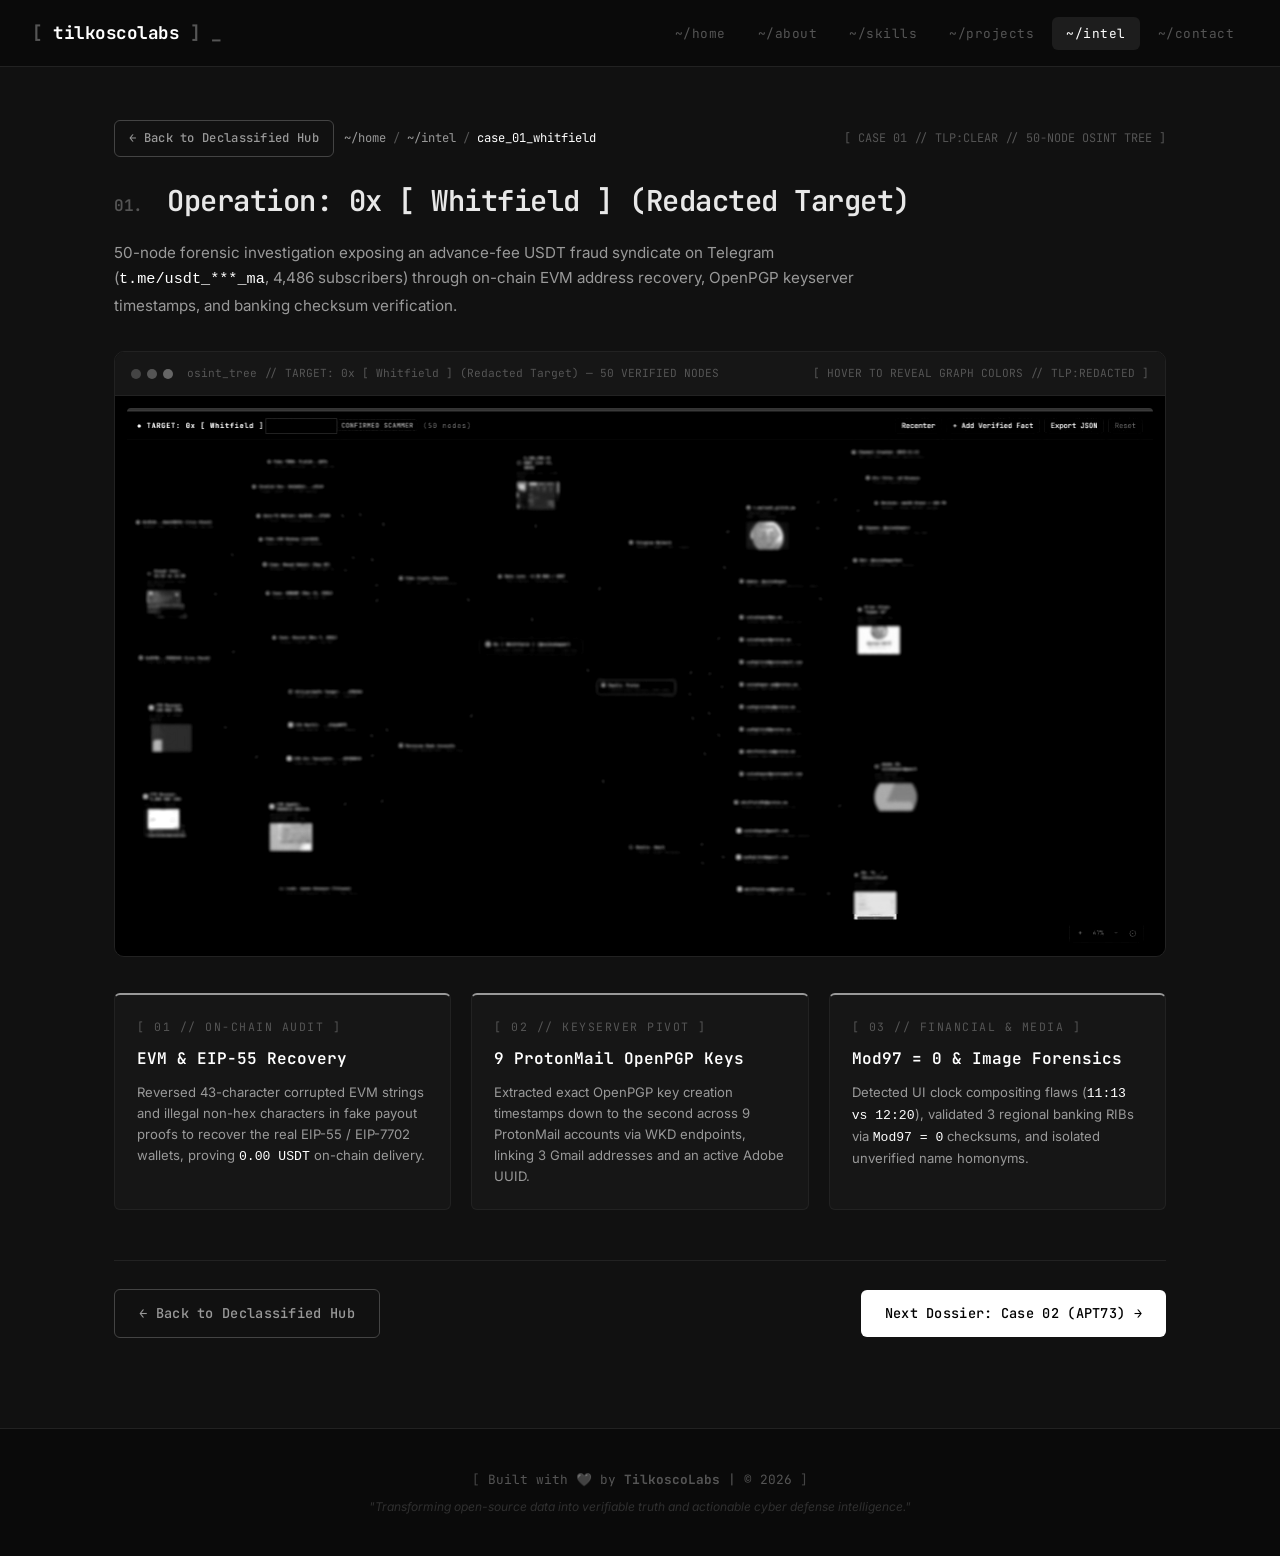
==== commit 5320158f: "Add clickable terminal breadcrumb trail (~/home / ~/intel / case_xx) across subpages (v21)" ====
--- a/case-0x-whitfield.html
+++ b/case-0x-whitfield.html
@@ -54,7 +54,7 @@
             <li><a href="index.html#about" class="nav-link">~/about</a></li>
             <li><a href="index.html#skills" class="nav-link">~/skills</a></li>
             <li><a href="index.html#projects" class="nav-link">~/projects</a></li>
-            <li><a href="declassified.html?v=20" class="nav-link active">~/intel</a></li>
+            <li><a href="declassified.html?v=21" class="nav-link active">~/intel</a></li>
             <li><a href="index.html#contact" class="nav-link">~/contact</a></li>
         </ul>
         <button class="nav-toggle" id="nav-toggle" aria-label="Toggle menu">
@@ -65,7 +65,14 @@
     <section class="section section-dark" style="padding-top: 120px; padding-bottom: 90px;">
         <div class="container">
             <div style="display: flex; justify-content: space-between; align-items: center; flex-wrap: wrap; gap: 12px; margin-bottom: 20px;">
-                <a href="declassified.html?v=20" class="btn btn-outline" style="padding: 7px 14px; font-size: 0.76rem;">← Back to Declassified Hub</a>
+                <div style="display: flex; align-items: center; gap: 10px; flex-wrap: wrap;">
+                    <a href="declassified.html?v=21" class="btn btn-outline" style="padding: 7px 14px; font-size: 0.76rem;">← Back to Declassified Hub</a>
+                    <span style="font-family: var(--font-mono); font-size: 0.76rem; color: var(--text-dim);">
+                        <a href="index.html" style="color: var(--text-secondary); text-decoration: none;">~/home</a> /
+                        <a href="declassified.html?v=21" style="color: var(--text-secondary); text-decoration: none;">~/intel</a> /
+                        <span style="color: #fff;">case_01_whitfield</span>
+                    </span>
+                </div>
                 <span style="font-family: var(--font-mono); font-size: 0.74rem; color: var(--text-dim);">[ CASE 01 // TLP:CLEAR // 50-NODE OSINT TREE ]</span>
             </div>
 
@@ -117,8 +124,8 @@
 
             <!-- Bottom Navigation Bar -->
             <div style="display: flex; justify-content: space-between; align-items: center; flex-wrap: wrap; gap: 16px; margin-top: 50px; padding-top: 28px; border-top: 1px solid var(--border);">
-                <a href="declassified.html?v=20" class="btn btn-outline">← Back to Declassified Hub</a>
-                <a href="case-bashe-apt73.html?v=20" class="btn btn-primary">Next Dossier: Case 02 (APT73) →</a>
+                <a href="declassified.html?v=21" class="btn btn-outline">← Back to Declassified Hub</a>
+                <a href="case-bashe-apt73.html?v=21" class="btn btn-primary">Next Dossier: Case 02 (APT73) →</a>
             </div>
         </div>
     </section>
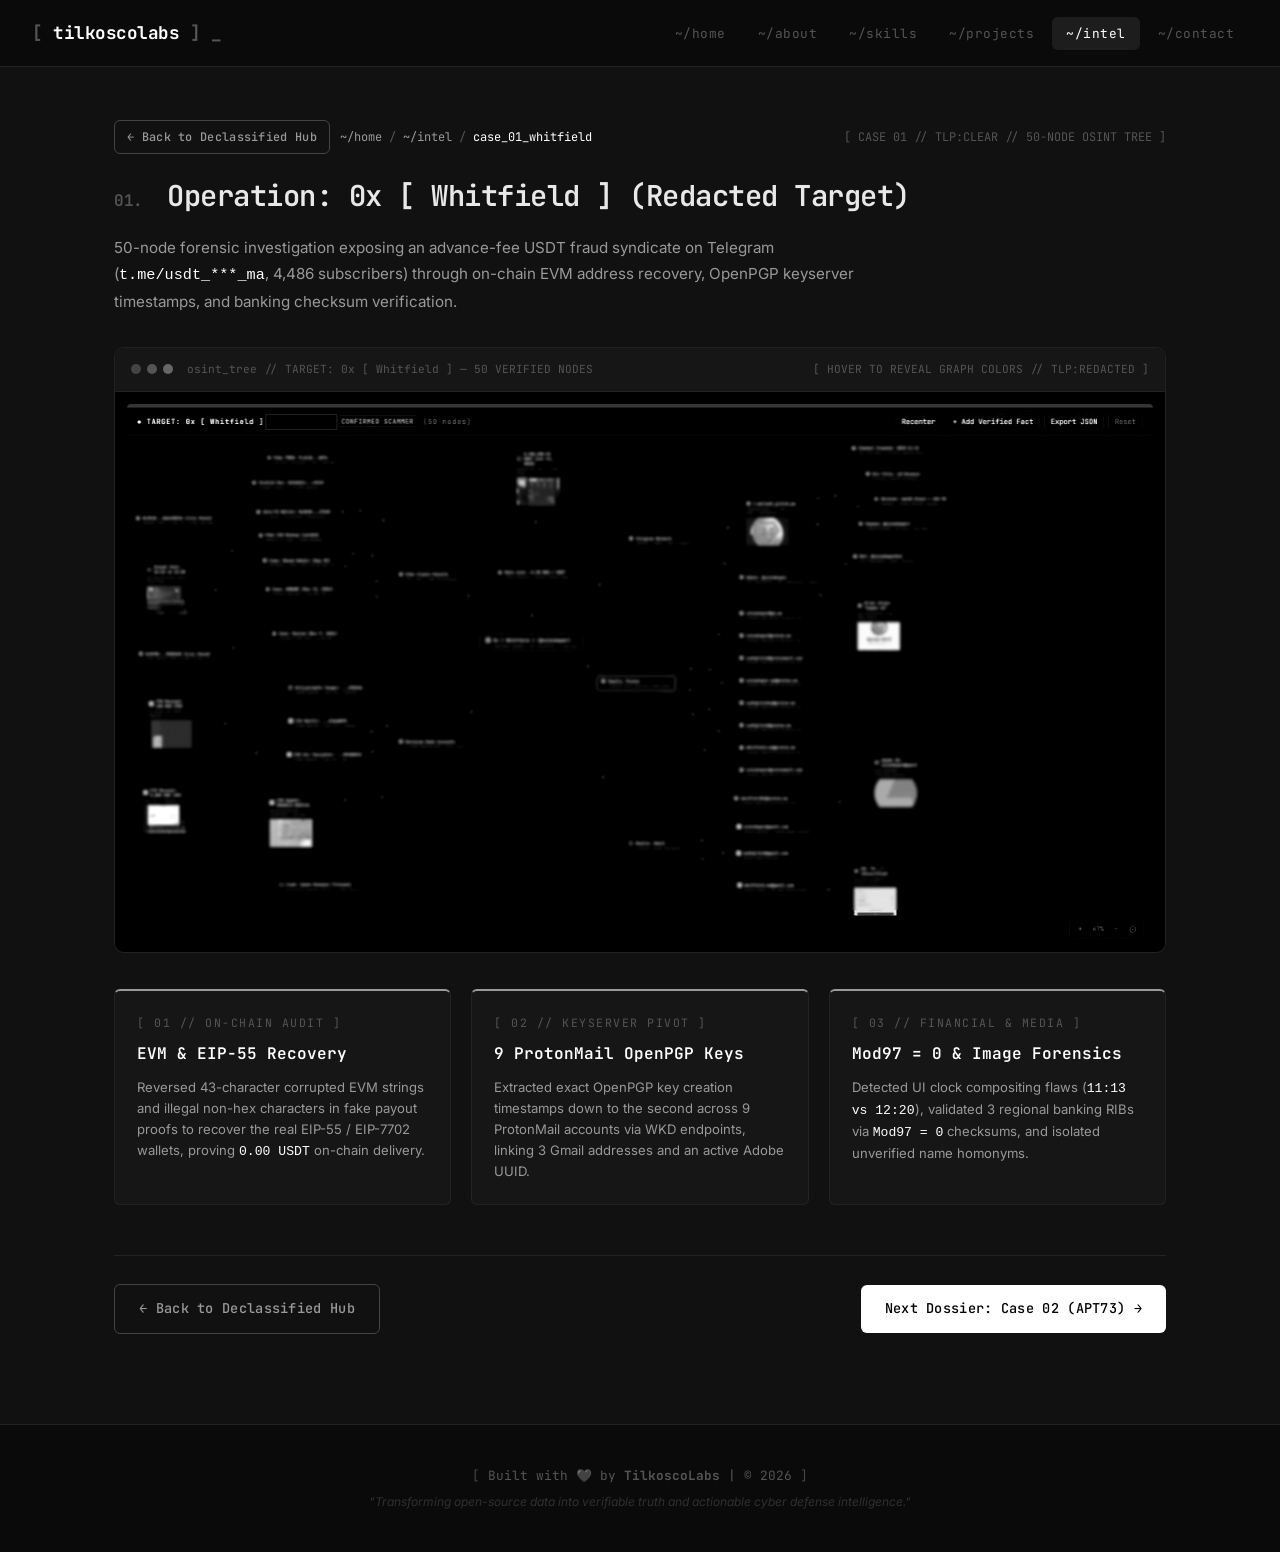
==== commit 7e70cf96: "Optimize mobile layout across declassified and case pages: fix terminal header overflow, compact ban" ====
--- a/case-0x-whitfield.html
+++ b/case-0x-whitfield.html
@@ -35,8 +35,20 @@
             gap: 20px;
             margin-top: 32px;
         }
+        .terminal-title {
+            white-space: nowrap;
+            overflow: hidden;
+            text-overflow: ellipsis;
+        }
         @media (max-width: 860px) {
             .pillars-grid { grid-template-columns: 1fr; }
+            .mobile-hide, .terminal-badge { display: none !important; }
+            .case-section-top { padding-top: 88px !important; padding-bottom: 60px !important; }
+            .case-main-title { font-size: 1.35rem !important; line-height: 1.35 !important; }
+            .case-summary { font-size: 0.85rem !important; margin-bottom: 22px !important; }
+        }
+        @media (hover: none) {
+            .graph-hover-img { filter: grayscale(0%) contrast(1); }
         }
     </style>
 </head>
@@ -54,7 +66,7 @@
             <li><a href="index.html#about" class="nav-link">~/about</a></li>
             <li><a href="index.html#skills" class="nav-link">~/skills</a></li>
             <li><a href="index.html#projects" class="nav-link">~/projects</a></li>
-            <li><a href="declassified.html?v=21" class="nav-link active">~/intel</a></li>
+            <li><a href="declassified.html?v=24" class="nav-link active">~/intel</a></li>
             <li><a href="index.html#contact" class="nav-link">~/contact</a></li>
         </ul>
         <button class="nav-toggle" id="nav-toggle" aria-label="Toggle menu">
@@ -62,21 +74,21 @@
         </button>
     </nav>
 
-    <section class="section section-dark" style="padding-top: 120px; padding-bottom: 90px;">
+    <section class="section section-dark case-section-top" style="padding-top: 120px; padding-bottom: 90px;">
         <div class="container">
-            <div style="display: flex; justify-content: space-between; align-items: center; flex-wrap: wrap; gap: 12px; margin-bottom: 20px;">
+            <div style="display: flex; justify-content: space-between; align-items: center; flex-wrap: wrap; gap: 10px; margin-bottom: 18px;">
                 <div style="display: flex; align-items: center; gap: 10px; flex-wrap: wrap;">
-                    <a href="declassified.html?v=21" class="btn btn-outline" style="padding: 7px 14px; font-size: 0.76rem;">← Back to Declassified Hub</a>
-                    <span style="font-family: var(--font-mono); font-size: 0.76rem; color: var(--text-dim);">
+                    <a href="declassified.html?v=24" class="btn btn-outline" style="padding: 6px 12px; font-size: 0.74rem;">← Back to Declassified Hub</a>
+                    <span style="font-family: var(--font-mono); font-size: 0.75rem; color: var(--text-dim);">
                         <a href="index.html" style="color: var(--text-secondary); text-decoration: none;">~/home</a> /
-                        <a href="declassified.html?v=21" style="color: var(--text-secondary); text-decoration: none;">~/intel</a> /
+                        <a href="declassified.html?v=24" style="color: var(--text-secondary); text-decoration: none;">~/intel</a> /
                         <span style="color: #fff;">case_01_whitfield</span>
                     </span>
                 </div>
-                <span style="font-family: var(--font-mono); font-size: 0.74rem; color: var(--text-dim);">[ CASE 01 // TLP:CLEAR // 50-NODE OSINT TREE ]</span>
+                <span class="mobile-hide" style="font-family: var(--font-mono); font-size: 0.74rem; color: var(--text-dim);">[ CASE 01 // TLP:CLEAR // 50-NODE OSINT TREE ]</span>
             </div>
 
-            <h1 class="section-title" style="font-size: 1.8rem; margin-bottom: 14px;">
+            <h1 class="section-title case-main-title" style="font-size: 1.8rem; margin-bottom: 14px;">
                 <span class="section-number">01.</span> Operation: 0x [ Whitfield ] (Redacted Target)
             </h1>
             <p class="case-summary">
@@ -86,13 +98,13 @@
             <!-- Full-Width Monochrome OSINT Tree Screenshot Showcase -->
             <div class="terminal-window" style="margin-bottom: 36px; border: 1px solid var(--border);">
                 <div class="terminal-header" style="justify-content: space-between;">
-                    <div style="display: flex; align-items: center; gap: 6px;">
-                        <div class="terminal-dot red"></div>
-                        <div class="terminal-dot yellow"></div>
-                        <div class="terminal-dot green"></div>
-                        <span class="terminal-title">osint_tree // TARGET: 0x [ Whitfield ] (Redacted Target) — 50 VERIFIED NODES</span>
+                    <div style="display: flex; align-items: center; gap: 6px; min-width: 0; overflow: hidden;">
+                        <div class="terminal-dot red" style="flex-shrink: 0;"></div>
+                        <div class="terminal-dot yellow" style="flex-shrink: 0;"></div>
+                        <div class="terminal-dot green" style="flex-shrink: 0;"></div>
+                        <span class="terminal-title">osint_tree // TARGET: 0x [ Whitfield ] — 50 VERIFIED NODES</span>
                     </div>
-                    <span style="font-family: var(--font-mono); font-size: 0.7rem; color: var(--text-dim);">[ HOVER TO REVEAL GRAPH COLORS // TLP:REDACTED ]</span>
+                    <span class="terminal-badge" style="font-family: var(--font-mono); font-size: 0.7rem; color: var(--text-dim); flex-shrink: 0;">[ HOVER TO REVEAL GRAPH COLORS // TLP:REDACTED ]</span>
                 </div>
                 <div style="background: #000; padding: 12px;">
                     <div class="graph-container">
@@ -124,8 +136,8 @@
 
             <!-- Bottom Navigation Bar -->
             <div style="display: flex; justify-content: space-between; align-items: center; flex-wrap: wrap; gap: 16px; margin-top: 50px; padding-top: 28px; border-top: 1px solid var(--border);">
-                <a href="declassified.html?v=21" class="btn btn-outline">← Back to Declassified Hub</a>
-                <a href="case-bashe-apt73.html?v=21" class="btn btn-primary">Next Dossier: Case 02 (APT73) →</a>
+                <a href="declassified.html?v=24" class="btn btn-outline">← Back to Declassified Hub</a>
+                <a href="case-bashe-apt73.html?v=24" class="btn btn-primary">Next Dossier: Case 02 (APT73) →</a>
             </div>
         </div>
     </section>
